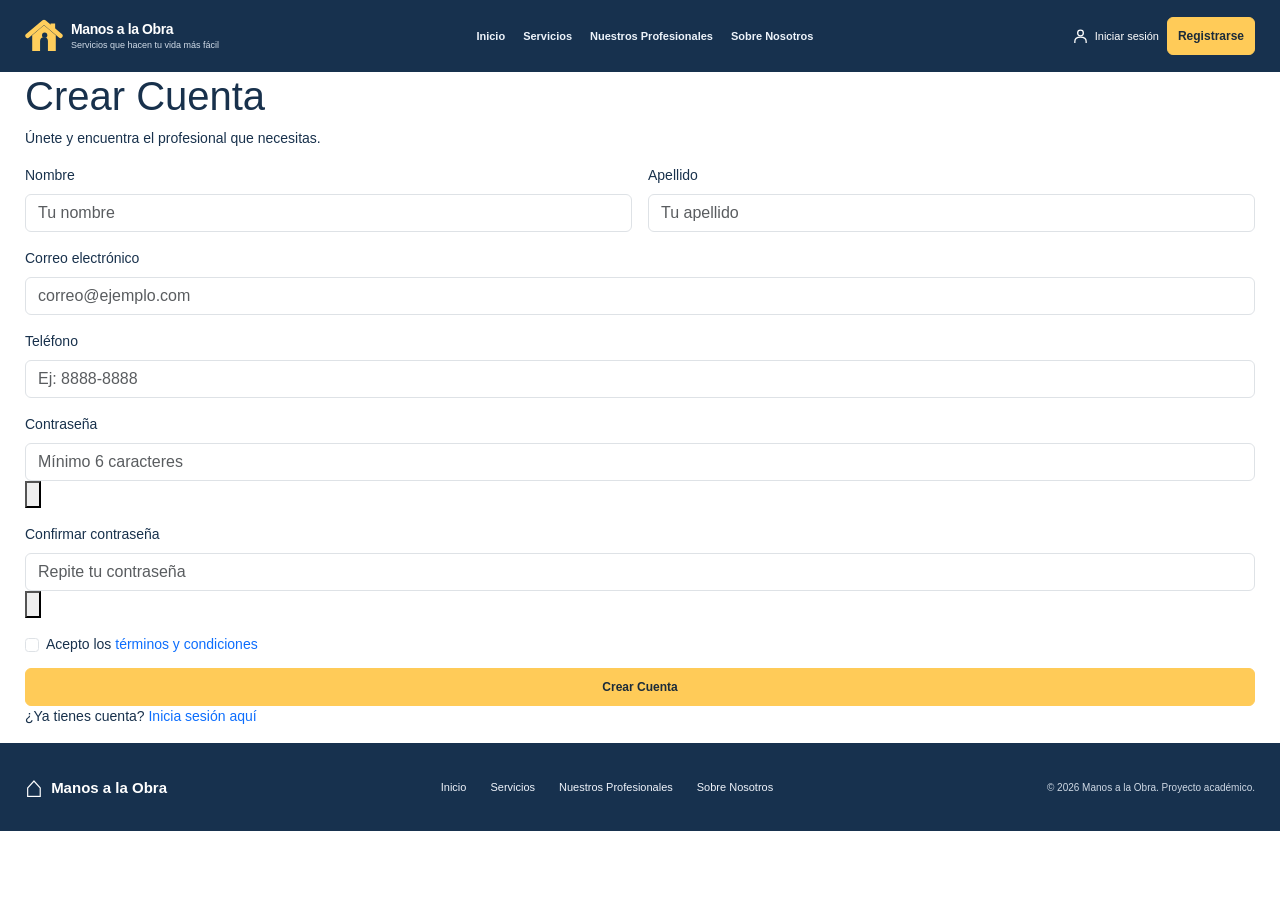
==== Registro/index.html @ 8e910feb "Agregando codigo completo de Login" ====
<!DOCTYPE html>
<html lang="es">

<head>
  <meta charset="UTF-8">
  <meta name="viewport" content="width=device-width, initial-scale=1">
  <meta name="theme-color" content="#17314e">
  <title>Registrarse | Manos a la Obra</title>

  <link href="https://cdn.jsdelivr.net/npm/bootstrap@5.3.3/dist/css/bootstrap.min.css" rel="stylesheet">
  <link rel="stylesheet" href="../styles.css">
  <link rel="stylesheet" href="registro.css">
</head>

<body>
  <header class="site-header">
    <nav class="navbar navbar-expand-lg navbar-dark" aria-label="Navegación principal">
      <div class="container-fluid section-wrap px-0">
        <a class="navbar-brand brand d-flex align-items-center gap-2 m-0" href="../index.html">
          <span class="brand-icon" aria-hidden="true">
            <svg viewBox="0 0 58 54" fill="none" xmlns="http://www.w3.org/2000/svg">
              <path d="m4 26 25-21 25 21" stroke="#FFCE5C" stroke-width="7" stroke-linecap="round" stroke-linejoin="round"/>
              <path d="M11 25v24h36V25L29 10 11 25Z" fill="#FFCE5C"/>
              <path d="M23 49V34a6 6 0 0 1 12 0v15" fill="#17334F"/>
              <path d="M39 14V7h7v13" fill="#FFCE5C"/>
              <path d="M26 25a4 4 0 1 1 8 0 4 4 0 0 1-8 0Z" fill="#17334F"/>
            </svg>
          </span>
          <span class="brand-text"><strong>Manos a la Obra</strong><small>Servicios que hacen tu vida más fácil</small></span>
        </a>

        <button class="navbar-toggler border-0 shadow-none" type="button" data-bs-toggle="collapse"
          data-bs-target="#menu-principal" aria-controls="menu-principal" aria-expanded="false" aria-label="Abrir menú">
          <span class="navbar-toggler-icon"></span>
        </button>

        <div class="collapse navbar-collapse" id="menu-principal">
          <ul class="navbar-nav mx-lg-auto align-items-lg-center nav-links gap-lg-2 gap-xxl-3">
            <li class="nav-item"><a class="nav-link" href="../index.html">Inicio</a></li>
            <li class="nav-item"><a class="nav-link" href="../index.html#servicios">Servicios</a></li>
            <li class="nav-item"><a class="nav-link" href="../nuestros-profesionales/profesionales.html">Nuestros Profesionales</a></li>
            <li class="nav-item"><a class="nav-link" href="acerca-de.html">Sobre Nosotros</a></li>
          </ul>
          <div class="header-actions d-flex flex-column flex-lg-row align-items-stretch align-items-lg-center gap-2 gap-xl-3 mt-3 mt-lg-0">
            <a class="btn btn-login text-nowrap" href="login.html">
              <svg viewBox="0 0 24 24" fill="none" stroke="currentColor" stroke-width="1.8" aria-hidden="true">
                <circle cx="12" cy="7" r="4"/>
                <path d="M4 21v-2c0-4 3.5-6 8-6s8 2 8 6v2"/>
              </svg>
              Iniciar sesión
            </a>
            <a class="btn btn-gold text-nowrap" href="registro.html">Registrarse</a>
          </div>
        </div>
      </div>
    </nav>
  </header>

  <main>
    <section class="registro-section section-wrap">
      <div class="registro-card">
        <div class="registro-header">
          <h1>Crear Cuenta</h1>
          <p>Únete y encuentra el profesional que necesitas.</p>
        </div>

        <form id="registro-form" novalidate>
          <div class="row g-3">

            <div class="col-12 col-sm-6">
              <label for="reg-nombre" class="form-label">Nombre</label>
              <input type="text" class="form-control reg-input" id="reg-nombre"
                placeholder="Tu nombre" autocomplete="given-name" required>
              <div class="invalid-feedback">Ingresa tu nombre.</div>
            </div>

            <div class="col-12 col-sm-6">
              <label for="reg-apellido" class="form-label">Apellido</label>
              <input type="text" class="form-control reg-input" id="reg-apellido"
                placeholder="Tu apellido" autocomplete="family-name" required>
              <div class="invalid-feedback">Ingresa tu apellido.</div>
            </div>

            <div class="col-12">
              <label for="reg-email" class="form-label">Correo electrónico</label>
              <input type="email" class="form-control reg-input" id="reg-email"
                placeholder="correo@ejemplo.com" autocomplete="email" required>
              <div class="invalid-feedback">Ingresa un correo válido.</div>
            </div>

            <div class="col-12">
              <label for="reg-telefono" class="form-label">Teléfono</label>
              <input type="tel" class="form-control reg-input" id="reg-telefono"
                placeholder="Ej: 8888-8888" autocomplete="tel" required>
              <div class="invalid-feedback">Ingresa tu teléfono.</div>
            </div>

            <div class="col-12">
              <label for="reg-password" class="form-label">Contraseña</label>
              <div class="password-wrap">
                <input type="password" class="form-control reg-input" id="reg-password"
                  placeholder="Mínimo 6 caracteres" autocomplete="new-password" required minlength="6">
                <button type="button" class="btn-eye" id="btn-eye-1" aria-label="Mostrar contraseña">
                  <svg viewBox="0 0 24 24" fill="none" stroke="currentColor" stroke-width="2" aria-hidden="true">
                    <path d="M1 12s4-8 11-8 11 8 11 8-4 8-11 8-11-8-11-8z"/>
                    <circle cx="12" cy="12" r="3"/>
                  </svg>
                </button>
              </div>
              <div class="invalid-feedback">La contraseña debe tener al menos 6 caracteres.</div>
            </div>

            <div class="col-12">
              <label for="reg-confirmar" class="form-label">Confirmar contraseña</label>
              <div class="password-wrap">
                <input type="password" class="form-control reg-input" id="reg-confirmar"
                  placeholder="Repite tu contraseña" autocomplete="new-password" required>
                <button type="button" class="btn-eye" id="btn-eye-2" aria-label="Mostrar contraseña">
                  <svg viewBox="0 0 24 24" fill="none" stroke="currentColor" stroke-width="2" aria-hidden="true">
                    <path d="M1 12s4-8 11-8 11 8 11 8-4 8-11 8-11-8-11-8z"/>
                    <circle cx="12" cy="12" r="3"/>
                  </svg>
                </button>
              </div>
              <div class="invalid-feedback" id="confirmar-msg">Las contraseñas no coinciden.</div>
            </div>

            <div class="col-12">
              <div class="form-check">
                <input class="form-check-input" type="checkbox" id="reg-terminos" required>
                <label class="form-check-label" for="reg-terminos">
                  Acepto los <a href="#" class="link-reg">términos y condiciones</a>
                </label>
                <div class="invalid-feedback">Debes aceptar los términos para continuar.</div>
              </div>
            </div>

            <div class="col-12 mt-2">
              <button type="submit" class="btn btn-gold w-100 btn-submit">Crear Cuenta</button>
            </div>

          </div>
        </form>

        <p class="registro-footer">¿Ya tienes cuenta? <a href="login.html" class="link-reg">Inicia sesión aquí</a></p>
      </div>
    </section>
  </main>

  <footer class="site-footer">
    <div class="section-wrap footer-inner d-flex flex-column flex-xl-row justify-content-between align-items-center gap-3">
      <a class="footer-brand" href="../index.html">⌂ <span>Manos a la Obra</span></a>
      <nav class="d-flex flex-wrap align-items-center justify-content-center gap-3 gap-lg-4" aria-label="Pie de página">
        <a href="../index.html">Inicio</a>
        <a href="../index.html#servicios">Servicios</a>
        <a href="../nuestros-profesionales/profesionales.html">Nuestros Profesionales</a>
        <a href="acerca-de.html">Sobre Nosotros</a>
      </nav>
      <span class="footer-copy">© 2026 Manos a la Obra. Proyecto académico.</span>
    </div>
  </footer>

  <script src="https://cdn.jsdelivr.net/npm/bootstrap@5.3.3/dist/js/bootstrap.bundle.min.js" defer></script>
  <script src="registro.js" defer></script>
</body>

</html>
---- styles.css ----
:root {
  --navy: #17314e;
  --navy-dark: #12283f;
  --blue: #1b466b;
  --gold: #ffcb58;
  --gold-hover: #f5b938;
  --ink: #18314c;
  --muted: #64758a;
  --line: #e6ebf1;
}

html {
  scroll-behavior: smooth;
  scroll-padding-top: 20px;
}

body {
  min-width: 320px;
  font-family: "Segoe UI", Arial, sans-serif;
  font-size: 14px;
  color: var(--ink);
  background: #fff;
}

a {
  text-decoration: none;
}

button:focus-visible,
a:focus-visible,
input:focus-visible {
  outline: 3px solid #edb63f;
  outline-offset: 3px;
}

[hidden] {
  display: none !important;
}

.section-wrap {
  width: calc(100% - 50px);
  max-width: 1510px;
  margin-right: auto;
  margin-left: auto;
}

/* Barra de navegación */
.site-header {
  background: var(--navy);
  color: #fff;
}

.site-header .navbar {
  min-height: 72px;
  padding: 8px 0;
}

.brand {
  flex-shrink: 0;
  min-width: 208px;
  color: #fff !important;
}

.brand-icon {
  width: 46px;
  height: 45px;
  display: inline-flex;
  flex-shrink: 0;
}

.brand-icon svg {
  width: 100%;
  height: 100%;
}

.brand-text {
  display: flex;
  flex-direction: column;
  gap: 2px;
  line-height: 1.13;
}

.brand-text strong {
  font-size: 17px;
  font-weight: 800;
  letter-spacing: -.4px;
}

.brand-text small {
  font-size: 10px;
  color: #d2dde9;
  white-space: nowrap;
}

.site-header .navbar-nav .nav-link {
  color: #edf3fa;
  font-size: 12px;
  font-weight: 650;
  white-space: nowrap;
  padding: 10px 9px;
}

.site-header .navbar-nav .nav-link:hover,
.site-header .navbar-nav .nav-link.active {
  color: var(--gold);
}

.site-header .navbar-nav .nav-link.active {
  text-decoration: underline;
  text-decoration-color: var(--gold);
  text-underline-offset: 8px;
}

.site-search {
  width: clamp(145px, 17vw, 250px);
  height: 37px;
  border: 1px solid rgba(255, 255, 255, .08);
  background: rgba(255, 255, 255, .13);
  border-radius: 25px;
  gap: 8px;
  padding: 0 12px;
  color: #e2eaf2;
  flex-shrink: 1;
}

.site-search:focus-within {
  background: rgba(255, 255, 255, .19);
}

.search-icon {
  width: 17px;
  height: 17px;
  flex: 0 0 17px;
}

.site-search .form-control {
  background: none;
  border: none;
  box-shadow: none;
  outline: none;
  color: #fff;
  font-size: 12px;
  min-width: 0;
  padding: 0;
}

.site-search .form-control::placeholder {
  color: #d4deea;
}

.site-search .form-control::-webkit-search-cancel-button {
  cursor: pointer;
  filter: grayscale(1) brightness(5);
}

.btn-login {
  color: #fff;
  border: 0;
  display: inline-flex;
  align-items: center;
  justify-content: center;
  gap: 6px;
  font-size: 12px;
  padding: 8px 1px;
}

.btn-login svg {
  width: 17px;
  height: 17px;
}

.btn-login:hover {
  color: var(--gold);
}

.btn-gold {
  color: #1b2b3a;
  background: var(--gold);
  border-color: var(--gold);
  font-size: 12px;
  font-weight: 750;
  padding: 10px 15px;
}

.btn-gold:hover {
  background: var(--gold-hover);
  border-color: var(--gold-hover);
  color: #1b2b3a;
}

.site-header .btn:disabled {
  opacity: 1;
  cursor: default;
  pointer-events: auto;
}

.site-header .btn-login:disabled {
  color: #fff;
}

.site-header .btn-gold:disabled {
  color: #1b2b3a;
  background: var(--gold);
  border-color: var(--gold);
}

/* Portada */
.hero-section {
  min-height: 228px;
  margin-top: 12px;
  margin-bottom: 22px;
  padding: 30px 36px;
  border-radius: 8px;
  color: #fff;
  background: var(--navy-dark);
  overflow: hidden;
  position: relative;
  isolation: isolate;
  box-shadow: 0 2px 5px rgba(14, 40, 61, .11);
}

.hero-section::before {
  content: "";
  position: absolute;
  inset: 0;
  background: url("assets/images/hero-casa.jpg") center 43% / cover no-repeat;
  opacity: .89;
  z-index: -2;
}

.hero-section::after {
  content: "";
  position: absolute;
  inset: 0;
  background: linear-gradient(90deg, rgba(14, 35, 60, .98) 0%, rgba(19, 48, 75, .93) 28%, rgba(19, 48, 75, .57) 57%, rgba(18, 41, 66, .30) 74%, rgba(15, 35, 57, .93) 100%);
  z-index: -1;
}

.hero-content h1 {
  font-size: clamp(27px, 3vw, 41px);
  font-weight: 800;
  line-height: 1.18;
  margin: 0 0 13px;
  letter-spacing: -.9px;
}

.hero-content p {
  font-size: clamp(12px, 1.15vw, 15px);
  line-height: 1.45;
  color: #f5f8fc;
  margin: 3px 0;
}

.hero-cta {
  display: inline-flex;
  gap: 11px;
  align-items: center;
  font-size: 13px;
  font-weight: 750;
  padding: 11px 19px;
}

.hero-cta span {
  font-size: 21px;
  line-height: 12px;
}

.hero-highlights {
  display: grid;
  gap: 17px;
}

.hero-highlight {
  display: flex;
  align-items: center;
  gap: 10px;
  font-size: 12px;
  line-height: 1.3;
  color: #fff;
  min-width: 142px;
}

.hero-highlight-icon {
  background: rgba(17, 44, 73, .80);
  height: 34px;
  width: 34px;
  border-radius: 50%;
  display: grid;
  place-items: center;
  font-size: 20px;
  flex-shrink: 0;
}

/* Categorías */
.categories-section {
  padding: 0 12px 18px;
}

.section-heading h2 {
  font-size: 19px;
  font-weight: 800;
  margin: 0;
  letter-spacing: -.4px;
}

.section-heading p {
  color: var(--muted);
  font-size: 12px;
  margin: 5px 0 0;
}

.category-grid>div {
  display: flex;
}

.category-card {
  min-height: 100px;
  padding: 12px 3px;
  background: white;
  border: 1px solid var(--line);
  border-radius: 8px;
  color: var(--navy);
  box-shadow: 0 2px 8px rgba(20, 48, 77, .04);
  display: flex;
  justify-content: center;
  align-items: center;
  flex-direction: column;
  gap: 8px;
  font-weight: 750;
  font-size: 12px;
  transition: transform .2s, border .2s, box-shadow .2s, background .2s;
}

.category-card:hover {
  transform: translateY(-3px);
  border-color: #c5d3e1;
  box-shadow: 0 5px 16px rgba(20, 48, 77, .08);
}

.category-card[aria-pressed="true"] {
  border-color: #e3b34e;
  background: #fff9e9;
  box-shadow: inset 0 0 0 1px #e5bc5b;
}

.category-emoji {
  font-family: "Apple Color Emoji", "Segoe UI Emoji", "Noto Color Emoji", sans-serif;
  font-size: 32px;
  height: 36px;
  display: grid;
  place-items: center;
  line-height: 1;
}

.others-icon {
  background: #edf2ff;
  width: 33px;
  height: 33px;
  border-radius: 50%;
  font-size: 17px;
  letter-spacing: 1px;
  color: #5b71b1;
  font-weight: 900;
}

/* Servicios */
.featured-section {
  border-top: 1px solid #edf1f5;
  padding: 16px 0 27px;
}

.featured-header {
  margin-bottom: 17px;
}

.featured-header h2 {
  font-size: 23px;
  font-weight: 800;
  margin: 0;
  letter-spacing: -.45px;
}

.all-services-link {
  font-size: 12px;
  color: var(--blue);
  font-weight: 750;
  text-decoration: none;
  padding: 5px 0;
  white-space: nowrap;
}

.all-services-link:hover {
  color: #17314e;
  text-decoration: underline;
}

.all-services-link span {
  font-size: 17px;
  margin-left: 6px;
}

.results-count {
  font-size: 12px;
  color: var(--muted);
  margin-top: 5px;
}

.results-count:empty {
  display: none;
}

.active-filter {
  display: inline-flex;
  align-items: center;
  gap: 10px;
  padding: 5px 10px;
  border-radius: 20px;
  background: #edf4fa;
  color: #264e70;
  margin: -5px 0 16px;
  font-size: 12px;
  font-weight: 650;
}

.btn-close-small {
  width: 9px;
  height: 9px;
  padding: 4px;
}

.service-card {
  border-color: #e6ebf1;
  box-shadow: 0 3px 10px rgba(20, 48, 77, .055);
  border-radius: 7px;
  overflow: hidden;
  transition: transform .22s, box-shadow .22s;
}

.service-card:hover {
  transform: translateY(-3px);
  box-shadow: 0 9px 20px rgba(20, 48, 77, .11);
}

.service-image {
  width: 100%;
  aspect-ratio: 2.76/1;
  object-fit: cover;
  display: block;
  background: #d6e2ea;
}

.service-body {
  padding: 11px 12px 12px;
}

.profile-row {
  gap: 8px;
  min-width: 0;
}

.profile-avatar {
  width: 38px;
  height: 38px;
  flex-shrink: 0;
  object-fit: cover;
  border: 2px solid #ebf2f7;
  border-radius: 50%;
}

.profile-name {
  font-size: 12px;
  font-weight: 800;
  margin: 0 0 2px;
}

.profile-specialty {
  color: var(--muted);
  font-size: 11px;
  margin: 0;
}

.rating {
  font-size: 12px;
  margin: 10px 0 7px;
  display: flex;
  align-items: center;
  gap: 5px;
}

.rating-star {
  color: #ffbd35;
  font-size: 17px;
  line-height: 13px;
}

.rating-number {
  color: #26394b;
  font-weight: 750;
}

.rating-total {
  color: #738498;
}

.card-description {
  color: #4c6176;
  font-size: 11px;
  line-height: 1.5;
  margin: 0 0 10px;
  min-height: 34px;
}

.tag-row {
  gap: 6px;
  padding-bottom: 11px;
}

.service-tag {
  background: #eef5f9;
  color: #395a72;
  font-size: 10px;
  font-weight: 500;
  padding: 5px 9px;
}

.card-bottom {
  gap: 8px;
  padding-top: 5px;
}

.price {
  white-space: nowrap;
}

.price strong {
  color: #17334f;
  font-size: 16px;
  letter-spacing: -.35px;
}

.price span {
  color: #66798d;
  font-size: 10px;
}

.btn-navy {
  background: #12375a;
  color: white;
  font-size: 11px;
  font-weight: 700;
  padding: 8px 16px;
  white-space: nowrap;
}

.btn-navy:hover {
  background: #27638f;
  color: white;
}

.empty-state {
  text-align: center;
  border: 1px dashed #d8e3ed;
  background: #fafcff;
  border-radius: 12px;
  padding: 38px 15px;
}

.empty-icon {
  font-size: 58px;
  color: #b7c7d7;
}

.empty-state h3 {
  font-size: 19px;
  margin: 0 0 10px;
}

.empty-state p {
  color: var(--muted);
  margin: 0 0 18px;
}


.trust-section {
  background: linear-gradient(105deg, #f0f3ff 0%, #eef8ff 50%, #eef9ff 100%);
  padding: 30px 0;
}

.trust-icon {
  display: grid;
  place-items: center;
  width: 35px;
  height: 35px;
  flex: 0 0 35px;
  color: #24477c;
  font-size: 28px;
  line-height: 1;
}

.trust-item h3 {
  color: #213750;
  font-size: 12px;
  font-weight: 800;
  margin: 2px 0 6px;
}

.trust-item p {
  color: #53677b;
  font-size: 10px;
  line-height: 1.5;
  margin: 0;
  max-width: 220px;
}

.site-footer {
  background: var(--navy);
  color: #f0f4fb;
}

.footer-inner {
  min-height: 88px;
  padding: 18px 0;
}

.footer-brand {
  color: #fff;
  display: flex;
  align-items: center;
  gap: 8px;
  font-size: 30px;
  line-height: 1;
  font-weight: 800;
}

.footer-brand span {
  font-size: 15px;
}

.footer-brand::first-letter {
  color: var(--gold);
}

.site-footer nav a {
  color: #f0f4fb;
  font-size: 11px;
}

.site-footer nav a:hover {
  color: var(--gold);
}

.footer-copy {
  color: #ced8e4;
  font-size: 10px;
}


.profile-modal-content {
  border: 0;
  border-radius: 12px;
  overflow: hidden;
}

.profile-close {
  position: absolute;
  top: 13px;
  right: 13px;
  z-index: 5;
  background-color: rgba(255, 255, 255, .97);
  padding: 10px;
  border-radius: 50%;
  opacity: 1;
}

.dialog-cover {
  width: 100%;
  height: 205px;
  object-fit: cover;
  display: block;
}

.dialog-details {
  padding: 22px 25px 26px;
}

.dialog-profile {
  display: flex;
  gap: 13px;
  align-items: center;
}

.dialog-profile img {
  height: 62px;
  width: 62px;
  border-radius: 50%;
  object-fit: cover;
}

.dialog-profile h2 {
  font-size: 25px;
  font-weight: 750;
  margin: 0 0 4px;
}

.dialog-profile p {
  margin: 0;
  color: var(--muted);
}

.dialog-rating {
  margin: 17px 0 10px;
  color: #44596d;
}

.dialog-details>p {
  color: #44596d;
  line-height: 1.65;
  margin: 0 0 15px;
}

.dialog-tags {
  display: flex;
  flex-wrap: wrap;
  gap: 6px;
  margin-bottom: 17px;
}

.dialog-price {
  border-top: 1px solid var(--line);
  padding-top: 16px;
}

.dialog-price strong {
  font-size: 23px;
}

.dialog-price span {
  font-size: 12px;
  color: var(--muted);
}

@media (max-width: 1390px) and (min-width: 992px) {
  .brand {
    min-width: 186px;
  }

  .brand-icon {
    width: 38px;
    height: 39px;
  }

  .brand-text strong {
    font-size: 14px;
  }

  .brand-text small {
    font-size: 9px;
  }

  .site-header .navbar-nav .nav-link {
    font-size: 11px;
    padding-inline: 5px;
  }

  .site-search {
    width: 160px;
  }

  .header-actions {
    gap: 7px !important;
  }

  .btn-login {
    font-size: 11px;
  }

  .btn-gold {
    padding: 9px 10px;
  }
}

@media (max-width: 1199px) {
  .service-body {
    padding-inline: 11px;
  }
}

@media (max-width: 991px) {
  .site-header .navbar {
    padding: 10px 0;
  }

  .site-header .navbar-collapse {
    padding: 12px 0 16px;
  }

  .site-header .navbar-nav .nav-link {
    padding: 10px 0;
  }

  .site-search {
    width: 100%;
  }

  .btn-login {
    justify-content: flex-start;
  }

  .header-actions {
    align-items: flex-start !important;
  }

  .hero-section {
    padding: 27px;
  }
}

@media (max-width: 575px) {
  .section-wrap {
    width: calc(100% - 28px);
  }

  .brand-icon {
    width: 37px;
    height: 38px;
  }

  .brand-text strong {
    font-size: 14px;
  }

  .brand-text small {
    font-size: 9px;
  }

  .hero-section {
    margin-top: 12px;
    margin-bottom: 20px;
    padding: 28px 21px;
    min-height: 260px;
  }

  .hero-section::after {
    background: linear-gradient(90deg, rgba(12, 35, 58, .98), rgba(12, 35, 58, .78));
  }

  .hero-content h1 {
    font-size: clamp(27px, 7vw, 35px);
  }

  .hero-content p {
    font-size: 13px;
  }

  .categories-section {
    padding-inline: 0;
    padding-bottom: 21px;
  }

  .category-card {
    min-height: 88px;
    font-size: 11px;
  }

  .category-emoji {
    font-size: 28px;
  }

  .featured-header h2 {
    font-size: 21px;
  }

  .all-services-link {
    font-size: 11px;
  }

  .service-image {
    aspect-ratio: 2.7/1;
  }

  .card-description {
    min-height: auto;
  }

  .footer-copy {
    text-align: center;
  }
}

@media (prefers-reduced-motion: reduce) {

  *,
  *::before,
  *::after {
    scroll-behavior: auto !important;
    transition-duration: .01ms !important;
  }
}

.buscador-profesionales {
  display: flex;
  gap: 12px;
  margin-bottom: 20px;
  max-width: 650px;
}

.buscador-profesionales input {
  flex: 1;
  min-width: 0;
}

.buscador-profesionales button {
  background-color: var(--navy);
  border-color: var(--navy);
  white-space: nowrap;
}

.buscador-profesionales button:hover {
  background-color: var(--blue);
  border-color: var(--blue);
}
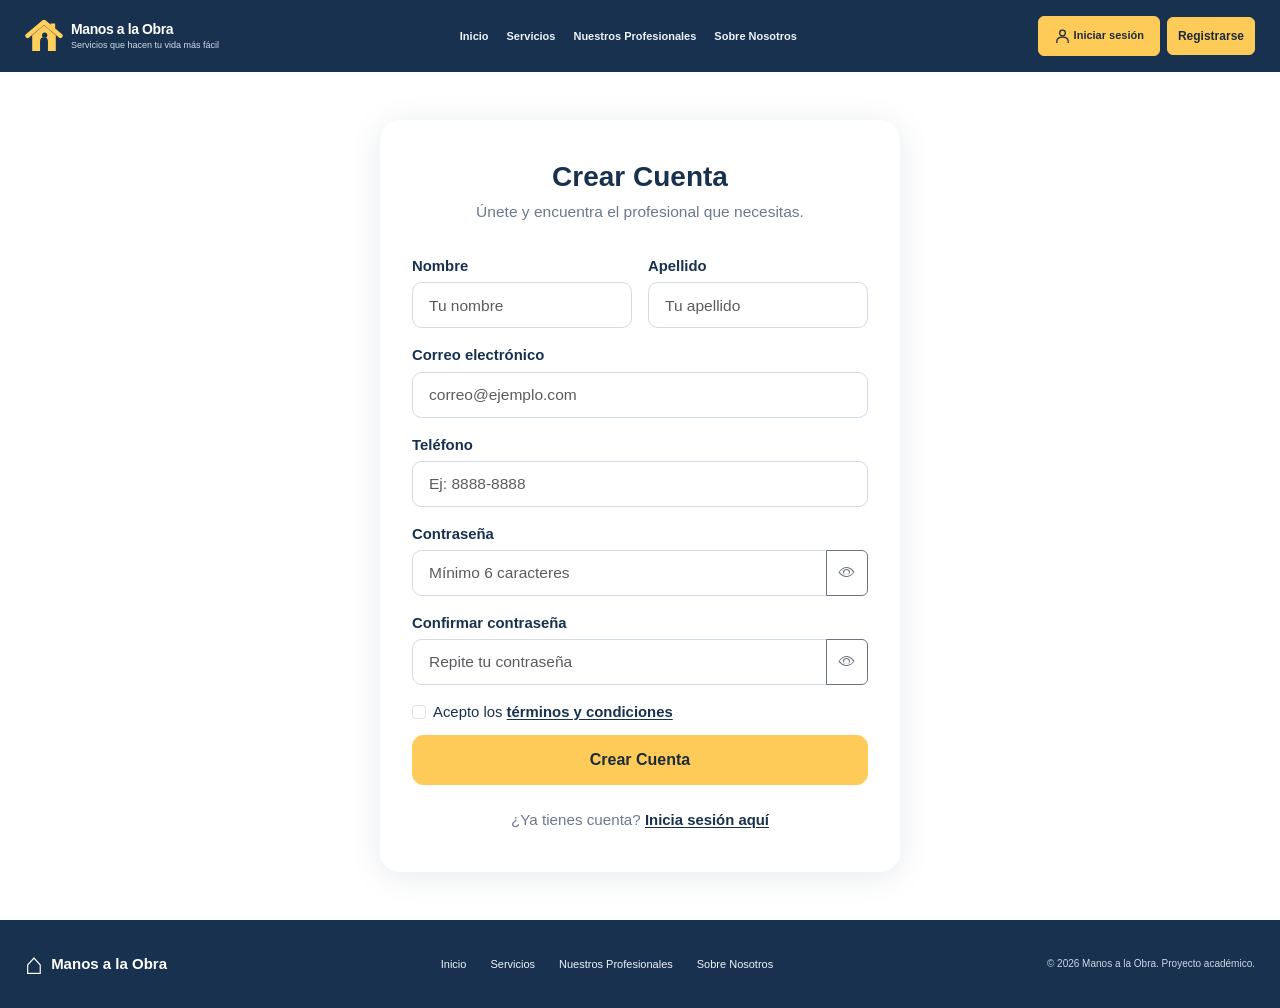
==== commit 53b398c2: "Cambios, validacionesy arreglos" ====
--- a/Registro/index.html
+++ b/Registro/index.html
@@ -9,7 +9,8 @@
 
   <link href="https://cdn.jsdelivr.net/npm/bootstrap@5.3.3/dist/css/bootstrap.min.css" rel="stylesheet">
   <link rel="stylesheet" href="../styles.css">
-  <link rel="stylesheet" href="registro.css">
+  <link rel="stylesheet" href="styles.css">
+  <link rel="stylesheet" href="https://cdn.jsdelivr.net/npm/bootstrap-icons@1.13.1/font/bootstrap-icons.min.css">
 </head>
 
 <body>
@@ -19,14 +20,16 @@
         <a class="navbar-brand brand d-flex align-items-center gap-2 m-0" href="../index.html">
           <span class="brand-icon" aria-hidden="true">
             <svg viewBox="0 0 58 54" fill="none" xmlns="http://www.w3.org/2000/svg">
-              <path d="m4 26 25-21 25 21" stroke="#FFCE5C" stroke-width="7" stroke-linecap="round" stroke-linejoin="round"/>
-              <path d="M11 25v24h36V25L29 10 11 25Z" fill="#FFCE5C"/>
-              <path d="M23 49V34a6 6 0 0 1 12 0v15" fill="#17334F"/>
-              <path d="M39 14V7h7v13" fill="#FFCE5C"/>
-              <path d="M26 25a4 4 0 1 1 8 0 4 4 0 0 1-8 0Z" fill="#17334F"/>
+              <path d="m4 26 25-21 25 21" stroke="#FFCE5C" stroke-width="7" stroke-linecap="round"
+                stroke-linejoin="round" />
+              <path d="M11 25v24h36V25L29 10 11 25Z" fill="#FFCE5C" />
+              <path d="M23 49V34a6 6 0 0 1 12 0v15" fill="#17334F" />
+              <path d="M39 14V7h7v13" fill="#FFCE5C" />
+              <path d="M26 25a4 4 0 1 1 8 0 4 4 0 0 1-8 0Z" fill="#17334F" />
             </svg>
           </span>
-          <span class="brand-text"><strong>Manos a la Obra</strong><small>Servicios que hacen tu vida más fácil</small></span>
+          <span class="brand-text"><strong>Manos a la Obra</strong><small>Servicios que hacen tu vida más
+              fácil</small></span>
         </a>
 
         <button class="navbar-toggler border-0 shadow-none" type="button" data-bs-toggle="collapse"
@@ -38,14 +41,16 @@
           <ul class="navbar-nav mx-lg-auto align-items-lg-center nav-links gap-lg-2 gap-xxl-3">
             <li class="nav-item"><a class="nav-link" href="../index.html">Inicio</a></li>
             <li class="nav-item"><a class="nav-link" href="../index.html#servicios">Servicios</a></li>
-            <li class="nav-item"><a class="nav-link" href="../nuestros-profesionales/profesionales.html">Nuestros Profesionales</a></li>
+            <li class="nav-item"><a class="nav-link" href="../nuestros-profesionales/profesionales.html">Nuestros
+                Profesionales</a></li>
             <li class="nav-item"><a class="nav-link" href="acerca-de.html">Sobre Nosotros</a></li>
           </ul>
-          <div class="header-actions d-flex flex-column flex-lg-row align-items-stretch align-items-lg-center gap-2 gap-xl-3 mt-3 mt-lg-0">
+          <div
+            class="header-actions d-flex flex-column flex-lg-row align-items-stretch align-items-lg-center gap-2 gap-xl-3 mt-3 mt-lg-0">
             <a class="btn btn-login text-nowrap" href="login.html">
               <svg viewBox="0 0 24 24" fill="none" stroke="currentColor" stroke-width="1.8" aria-hidden="true">
-                <circle cx="12" cy="7" r="4"/>
-                <path d="M4 21v-2c0-4 3.5-6 8-6s8 2 8 6v2"/>
+                <circle cx="12" cy="7" r="4" />
+                <path d="M4 21v-2c0-4 3.5-6 8-6s8 2 8 6v2" />
               </svg>
               Iniciar sesión
             </a>
@@ -69,60 +74,57 @@
 
             <div class="col-12 col-sm-6">
               <label for="reg-nombre" class="form-label">Nombre</label>
-              <input type="text" class="form-control reg-input" id="reg-nombre"
-                placeholder="Tu nombre" autocomplete="given-name" required>
+              <input type="text" class="form-control reg-input" id="reg-nombre" placeholder="Tu nombre"
+                autocomplete="given-name" required>
               <div class="invalid-feedback">Ingresa tu nombre.</div>
             </div>
 
             <div class="col-12 col-sm-6">
               <label for="reg-apellido" class="form-label">Apellido</label>
-              <input type="text" class="form-control reg-input" id="reg-apellido"
-                placeholder="Tu apellido" autocomplete="family-name" required>
+              <input type="text" class="form-control reg-input" id="reg-apellido" placeholder="Tu apellido"
+                autocomplete="family-name" required>
               <div class="invalid-feedback">Ingresa tu apellido.</div>
             </div>
 
             <div class="col-12">
               <label for="reg-email" class="form-label">Correo electrónico</label>
-              <input type="email" class="form-control reg-input" id="reg-email"
-                placeholder="correo@ejemplo.com" autocomplete="email" required>
+              <input type="email" class="form-control reg-input" id="reg-email" placeholder="correo@ejemplo.com"
+                autocomplete="email" required>
               <div class="invalid-feedback">Ingresa un correo válido.</div>
             </div>
 
             <div class="col-12">
               <label for="reg-telefono" class="form-label">Teléfono</label>
-              <input type="tel" class="form-control reg-input" id="reg-telefono"
-                placeholder="Ej: 8888-8888" autocomplete="tel" required>
+              <input type="tel" class="form-control reg-input" id="reg-telefono" placeholder="Ej: 8888-8888"
+                autocomplete="tel" required>
               <div class="invalid-feedback">Ingresa tu teléfono.</div>
             </div>
 
             <div class="col-12">
               <label for="reg-password" class="form-label">Contraseña</label>
-              <div class="password-wrap">
+              <div class="input-group has-validation">
                 <input type="password" class="form-control reg-input" id="reg-password"
                   placeholder="Mínimo 6 caracteres" autocomplete="new-password" required minlength="6">
-                <button type="button" class="btn-eye" id="btn-eye-1" aria-label="Mostrar contraseña">
-                  <svg viewBox="0 0 24 24" fill="none" stroke="currentColor" stroke-width="2" aria-hidden="true">
-                    <path d="M1 12s4-8 11-8 11 8 11 8-4 8-11 8-11-8-11-8z"/>
-                    <circle cx="12" cy="12" r="3"/>
-                  </svg>
+                <button class="btn btn-outline-secondary" type="button" id="btnVerContrasena1"
+                  aria-label="Mostrar contraseña">
+                  <i class="bi bi-eye"></i>
                 </button>
+                <div class="invalid-feedback">La contraseña debe tener al menos 6 caracteres.</div>
               </div>
-              <div class="invalid-feedback">La contraseña debe tener al menos 6 caracteres.</div>
             </div>
+
 
             <div class="col-12">
               <label for="reg-confirmar" class="form-label">Confirmar contraseña</label>
-              <div class="password-wrap">
+              <div class="input-group has-validation">
                 <input type="password" class="form-control reg-input" id="reg-confirmar"
                   placeholder="Repite tu contraseña" autocomplete="new-password" required>
-                <button type="button" class="btn-eye" id="btn-eye-2" aria-label="Mostrar contraseña">
-                  <svg viewBox="0 0 24 24" fill="none" stroke="currentColor" stroke-width="2" aria-hidden="true">
-                    <path d="M1 12s4-8 11-8 11 8 11 8-4 8-11 8-11-8-11-8z"/>
-                    <circle cx="12" cy="12" r="3"/>
-                  </svg>
+                <button class="btn btn-outline-secondary" type="button" id="btnVerContrasena2"
+                  aria-label="Mostrar contraseña">
+                  <i class="bi bi-eye"></i>
                 </button>
+                <div class="invalid-feedback" id="confirmar-msg">Las contraseñas no coinciden.</div>
               </div>
-              <div class="invalid-feedback" id="confirmar-msg">Las contraseñas no coinciden.</div>
             </div>
 
             <div class="col-12">
@@ -148,7 +150,8 @@
   </main>
 
   <footer class="site-footer">
-    <div class="section-wrap footer-inner d-flex flex-column flex-xl-row justify-content-between align-items-center gap-3">
+    <div
+      class="section-wrap footer-inner d-flex flex-column flex-xl-row justify-content-between align-items-center gap-3">
       <a class="footer-brand" href="../index.html">⌂ <span>Manos a la Obra</span></a>
       <nav class="d-flex flex-wrap align-items-center justify-content-center gap-3 gap-lg-4" aria-label="Pie de página">
         <a href="../index.html">Inicio</a>
@@ -161,7 +164,7 @@
   </footer>
 
   <script src="https://cdn.jsdelivr.net/npm/bootstrap@5.3.3/dist/js/bootstrap.bundle.min.js" defer></script>
-  <script src="registro.js" defer></script>
+  <script src="script.js" defer></script>
 </body>
 
 </html>
--- a/styles.css
+++ b/styles.css
@@ -154,24 +154,25 @@
 }
 
 .btn-login {
-  color: #fff;
-  border: 0;
-  display: inline-flex;
-  align-items: center;
-  justify-content: center;
-  gap: 6px;
-  font-size: 12px;
-  padding: 8px 1px;
+  color: #1b2b3a;
+  background: var(--gold);
+  border-color: var(--gold);
+  font-size: 12px;
+  font-weight: 750;
+  padding: 10px 15px;
 }
 
 .btn-login svg {
   width: 17px;
   height: 17px;
 }
-
 .btn-login:hover {
-  color: var(--gold);
-}
+  background: var(--gold-hover);
+  border-color: var(--gold-hover);
+  color: #1b2b3a;
+}
+
+
 
 .btn-gold {
   color: #1b2b3a;
--- a/Registro/styles.css
+++ b/Registro/styles.css
@@ -0,0 +1,130 @@
+.registro-section {
+  min-height: calc(100vh - 160px);
+  display: flex;
+  align-items: center;
+  justify-content: center;
+  padding-top: 3rem;
+  padding-bottom: 3rem;
+}
+
+.registro-card {
+  background: #fff;
+  border-radius: 1.25rem;
+  box-shadow: 0 4px 32px rgba(23, 49, 78, 0.10);
+  padding: 2.5rem 2rem;
+  width: 100%;
+  max-width: 520px;
+}
+
+.registro-header {
+  text-align: center;
+  margin-bottom: 2rem;
+}
+
+.registro-header h1 {
+  font-size: 1.75rem;
+  font-weight: 700;
+  color: #17314e;
+  margin-bottom: 0.4rem;
+}
+
+.registro-header p {
+  color: #6b7a8d;
+  font-size: 0.97rem;
+  margin: 0;
+}
+
+.form-label {
+  font-weight: 600;
+  color: #17314e;
+  font-size: 0.93rem;
+  margin-bottom: 0.3rem;
+}
+
+.reg-input {
+  border: 1.5px solid #d1dbe6;
+  border-radius: 0.6rem;
+  padding: 0.65rem 1rem;
+  font-size: 0.97rem;
+  color: #17314e;
+}
+
+.reg-input:focus {
+  border-color: #17314e;
+  box-shadow: 0 0 0 3px rgba(23, 49, 78, 0.10);
+}
+
+.password-wrap {
+  position: relative;
+}
+
+.password-wrap .reg-input {
+  padding-right: 2.8rem;
+  width: 100%;
+}
+
+.btn-eye {
+  position: absolute;
+  right: 0.75rem;
+  top: 50%;
+  transform: translateY(-50%);
+  background: none;
+  border: none;
+  padding: 0;
+  cursor: pointer;
+  color: #6b7a8d;
+  display: flex;
+  align-items: center;
+}
+
+.btn-eye svg {
+  width: 18px;
+  height: 18px;
+}
+
+.btn-eye:hover {
+  color: #17314e;
+}
+
+.form-check-input:checked {
+  background-color: #17314e;
+  border-color: #17314e;
+}
+
+.form-check-label {
+  color: #17314e;
+  font-size: 0.93rem;
+}
+
+.link-reg {
+  color: #17314e;
+  font-weight: 600;
+  text-decoration: underline;
+  text-underline-offset: 2px;
+  font-size: 0.93rem;
+}
+
+.link-reg:hover {
+  color: #c9a200;
+}
+
+.btn-submit {
+  padding: 0.75rem;
+  font-size: 1rem;
+  font-weight: 700;
+  border-radius: 0.7rem;
+}
+
+.registro-footer {
+  text-align: center;
+  margin-top: 1.5rem;
+  margin-bottom: 0;
+  color: #6b7a8d;
+  font-size: 0.95rem;
+}
+
+@media (max-width: 575px) {
+  .registro-card {
+    padding: 2rem 1.25rem;
+  }
+}
